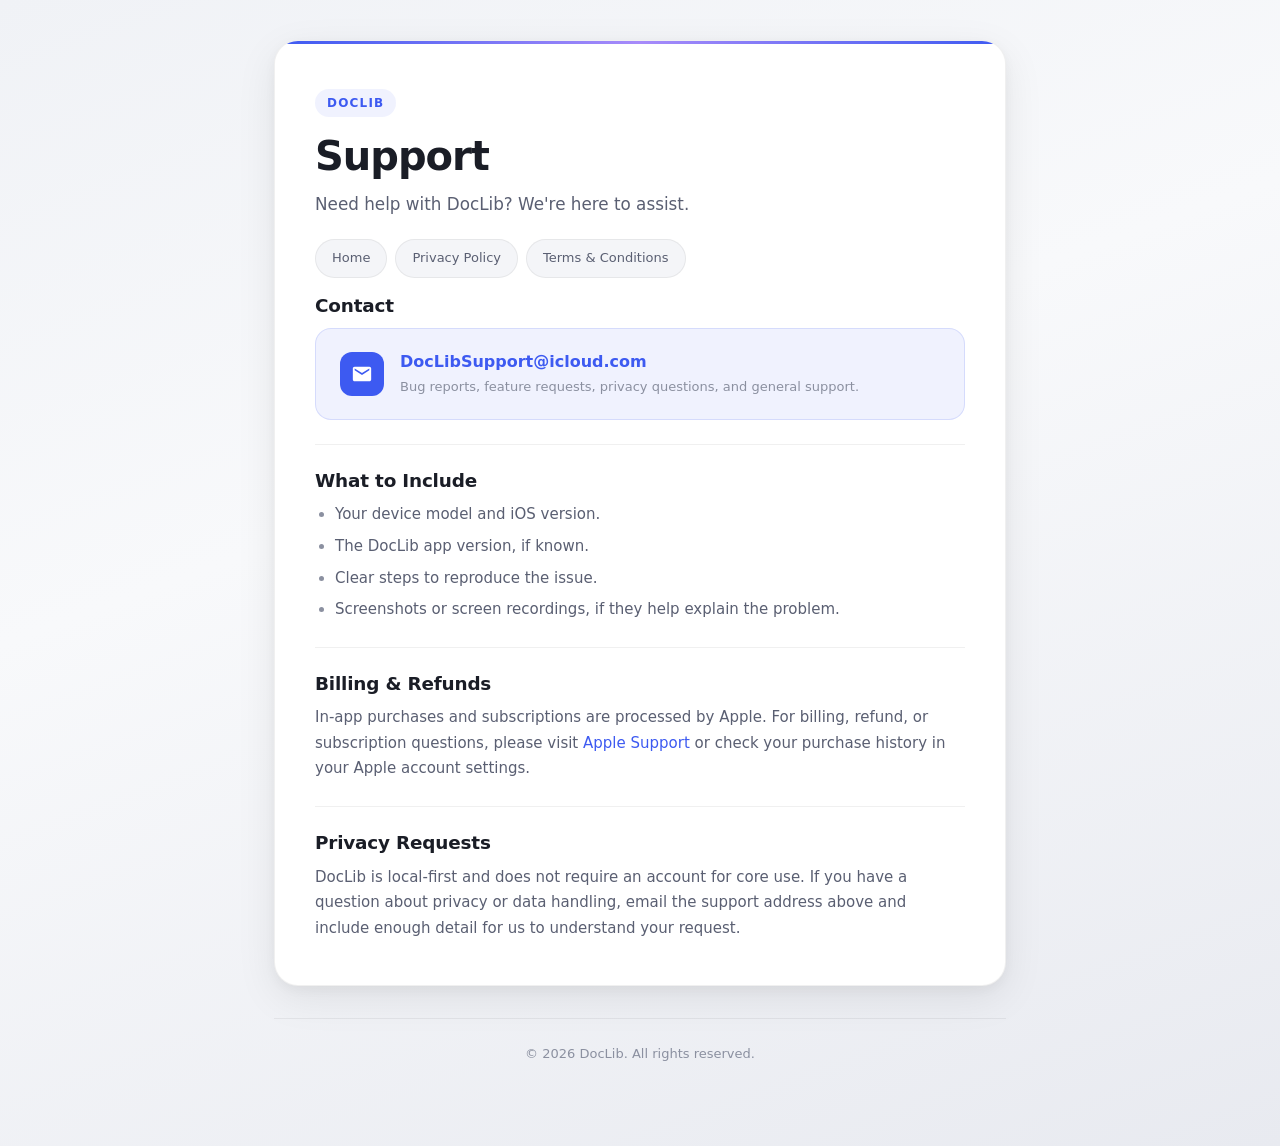
==== support.html @ 24f7d9ce "Initialize root legal site" ====
<!DOCTYPE html>
<html lang="en">

<head>
  <meta charset="utf-8">
  <meta name="viewport" content="width=device-width, initial-scale=1">
  <title>DocLib – Support</title>
  <meta name="description"
    content="Get help with DocLib. Contact support for bug reports, feature requests, and privacy questions.">
  <link rel="stylesheet" href="styles.css">
</head>

<body>
  <main class="shell">
    <article class="page">
      <p class="kicker">DocLib</p>
      <h1>Support</h1>
      <p class="lede">Need help with DocLib? We're here to assist.</p>
      <nav class="topnav" aria-label="Page">
        <a href="index.html">Home</a>
        <a href="privacy.html">Privacy Policy</a>
        <a href="terms.html">Terms &amp; Conditions</a>
      </nav>

      <section class="section">
        <h2>Contact</h2>
        <div class="contact-card">
          <div class="contact-icon">
            <svg xmlns="http://www.w3.org/2000/svg" viewBox="0 0 24 24">
              <path
                d="M20 4H4c-1.1 0-2 .9-2 2v12c0 1.1.9 2 2 2h16c1.1 0 2-.9 2-2V6c0-1.1-.9-2-2-2zm0 4-8 5-8-5V6l8 5 8-5v2z" />
            </svg>
          </div>
          <div class="contact-details">
            <a href="mailto:DocLibSupport@icloud.com">DocLibSupport@icloud.com</a>
            <p class="muted">Bug reports, feature requests, privacy questions, and general support.</p>
          </div>
        </div>
      </section>

      <section class="section">
        <h2>What to Include</h2>
        <ul>
          <li>Your device model and iOS version.</li>
          <li>The DocLib app version, if known.</li>
          <li>Clear steps to reproduce the issue.</li>
          <li>Screenshots or screen recordings, if they help explain the problem.</li>
        </ul>
      </section>

      <section class="section">
        <h2>Billing &amp; Refunds</h2>
        <p>In-app purchases and subscriptions are processed by Apple. For billing, refund, or subscription questions,
          please visit <a href="https://support.apple.com/billing" rel="noopener">Apple Support</a> or check your
          purchase history in your Apple account settings.</p>
      </section>

      <section class="section">
        <h2>Privacy Requests</h2>
        <p>DocLib is local-first and does not require an account for core use. If you have a question about privacy or
          data handling, email the support address above and include enough detail for us to understand your request.
        </p>
      </section>
    </article>

    <p class="footer">© 2026 DocLib. All rights reserved.</p>
  </main>
</body>

</html>
---- styles.css ----
/* ============================================================
   DocLib Legal Site – Design System
   ============================================================ */

/* ---- Tokens ---- */
:root {
  --bg: #f8f9fb;
  --bg-gradient-start: #f0f2f6;
  --bg-gradient-end: #e8eaf0;
  --surface: #ffffff;
  --surface-hover: #f4f5f8;
  --ink: #1a1d26;
  --ink-secondary: #5a5f72;
  --ink-tertiary: #8b90a0;
  --border: rgba(0, 0, 0, 0.06);
  --border-strong: rgba(0, 0, 0, 0.1);
  --accent: #3d5af1;
  --accent-hover: #2c49d8;
  --accent-soft: rgba(61, 90, 241, 0.08);
  --accent-glow: rgba(61, 90, 241, 0.15);
  --max-width: 780px;
  --radius-sm: 10px;
  --radius: 16px;
  --radius-lg: 24px;
  --shadow-sm: 0 1px 3px rgba(0, 0, 0, 0.04), 0 1px 2px rgba(0, 0, 0, 0.03);
  --shadow: 0 4px 20px rgba(0, 0, 0, 0.06), 0 1px 3px rgba(0, 0, 0, 0.04);
  --shadow-lg: 0 12px 40px rgba(0, 0, 0, 0.08), 0 4px 12px rgba(0, 0, 0, 0.04);
  --transition: 0.2s cubic-bezier(0.4, 0, 0.2, 1);
  color-scheme: light dark;
}

/* ---- Dark Mode ---- */
@media (prefers-color-scheme: dark) {
  :root {
    --bg: #0f1117;
    --bg-gradient-start: #13151d;
    --bg-gradient-end: #0d0f15;
    --surface: #1a1d28;
    --surface-hover: #222634;
    --ink: #e8eaf0;
    --ink-secondary: #9da1b2;
    --ink-tertiary: #6b7085;
    --border: rgba(255, 255, 255, 0.06);
    --border-strong: rgba(255, 255, 255, 0.1);
    --accent: #6b8aff;
    --accent-hover: #8ba4ff;
    --accent-soft: rgba(107, 138, 255, 0.1);
    --accent-glow: rgba(107, 138, 255, 0.12);
    --shadow-sm: 0 1px 3px rgba(0, 0, 0, 0.2);
    --shadow: 0 4px 20px rgba(0, 0, 0, 0.3), 0 1px 3px rgba(0, 0, 0, 0.2);
    --shadow-lg: 0 12px 40px rgba(0, 0, 0, 0.35), 0 4px 12px rgba(0, 0, 0, 0.25);
  }
}

/* ---- Reset / Base ---- */
*,
*::before,
*::after {
  box-sizing: border-box;
  margin: 0;
  padding: 0;
}

html {
  font-family: "Avenir Next", Avenir, "Segoe UI", system-ui, sans-serif;
  font-size: 16px;
  line-height: 1.6;
  color: var(--ink);
  background: linear-gradient(160deg, var(--bg-gradient-start) 0%, var(--bg) 40%, var(--bg-gradient-end) 100%);
  min-height: 100vh;
  -webkit-font-smoothing: antialiased;
  -moz-osx-font-smoothing: grayscale;
}

body {
  margin: 0;
}

/* ---- Links ---- */
a {
  color: var(--accent);
  text-decoration: none;
  transition: color var(--transition);
}

a:hover {
  color: var(--accent-hover);
}

/* ---- Layout Shell ---- */
.shell {
  max-width: var(--max-width);
  margin: 0 auto;
  padding: 40px 24px 80px;
}

/* ---- Hero (Index page) ---- */
.hero {
  background: var(--surface);
  border: 1px solid var(--border);
  border-radius: var(--radius-lg);
  padding: 48px 40px 40px;
  box-shadow: var(--shadow-lg);
  position: relative;
  overflow: hidden;
}

.hero::before {
  content: '';
  position: absolute;
  top: 0;
  left: 0;
  right: 0;
  height: 3px;
  background: linear-gradient(90deg, var(--accent), #a78bfa, var(--accent));
  border-radius: var(--radius-lg) var(--radius-lg) 0 0;
}

/* ---- Page (Privacy / Terms / Support) ---- */
.page {
  background: var(--surface);
  border: 1px solid var(--border);
  border-radius: var(--radius-lg);
  padding: 48px 40px 44px;
  box-shadow: var(--shadow-lg);
  position: relative;
  overflow: hidden;
}

.page::before {
  content: '';
  position: absolute;
  top: 0;
  left: 0;
  right: 0;
  height: 3px;
  background: linear-gradient(90deg, var(--accent), #a78bfa, var(--accent));
  border-radius: var(--radius-lg) var(--radius-lg) 0 0;
}

/* ---- Kicker (Brand tag above title) ---- */
.kicker {
  display: inline-block;
  font-size: 0.75rem;
  font-weight: 600;
  letter-spacing: 0.1em;
  text-transform: uppercase;
  color: var(--accent);
  background: var(--accent-soft);
  padding: 4px 12px;
  border-radius: 999px;
  margin-bottom: 16px;
}

/* ---- Typography ---- */
h1 {
  font-size: clamp(1.75rem, 4vw, 2.5rem);
  font-weight: 700;
  letter-spacing: -0.025em;
  line-height: 1.15;
  margin-bottom: 12px;
  color: var(--ink);
}

h2 {
  font-size: 1.15rem;
  font-weight: 600;
  letter-spacing: -0.01em;
  line-height: 1.3;
  margin-bottom: 10px;
  color: var(--ink);
}

p,
li {
  color: var(--ink-secondary);
  line-height: 1.7;
  font-size: 0.938rem;
}

.lede {
  font-size: 1.05rem;
  color: var(--ink-secondary);
  line-height: 1.65;
  max-width: 560px;
}

.meta {
  font-size: 0.813rem;
  font-weight: 500;
  color: var(--ink-tertiary);
  margin-bottom: 4px;
}

.muted {
  color: var(--ink-tertiary);
  font-size: 0.875rem;
}

/* ---- Navigation Pills ---- */
.topnav {
  display: flex;
  flex-wrap: wrap;
  gap: 8px;
  margin-top: 20px;
}

.topnav a {
  display: inline-flex;
  align-items: center;
  padding: 8px 16px;
  font-size: 0.813rem;
  font-weight: 500;
  color: var(--ink-secondary);
  background: var(--surface-hover);
  border: 1px solid var(--border);
  border-radius: 999px;
  text-decoration: none;
  transition: all var(--transition);
}

.topnav a:hover {
  color: var(--accent);
  background: var(--accent-soft);
  border-color: var(--accent-glow);
  transform: translateY(-1px);
  box-shadow: var(--shadow-sm);
}

/* ---- Card Grid (Index page) ---- */
.grid {
  display: grid;
  grid-template-columns: repeat(auto-fit, minmax(220px, 1fr));
  gap: 16px;
  margin-top: 24px;
}

.card {
  background: var(--surface);
  border: 1px solid var(--border);
  border-radius: var(--radius);
  padding: 24px;
  box-shadow: var(--shadow);
  transition: all var(--transition);
  position: relative;
}

.card:hover {
  transform: translateY(-3px);
  box-shadow: var(--shadow-lg);
  border-color: var(--border-strong);
}

.card h2 {
  font-size: 1.05rem;
  margin-bottom: 8px;
}

.card p {
  font-size: 0.875rem;
  margin-bottom: 16px;
}

.card a.button,
.button-link {
  display: inline-flex;
  align-items: center;
  gap: 6px;
  padding: 8px 18px;
  font-size: 0.813rem;
  font-weight: 500;
  color: var(--accent);
  background: var(--accent-soft);
  border: 1px solid transparent;
  border-radius: 999px;
  text-decoration: none;
  transition: all var(--transition);
}

.card a.button:hover,
.button-link:hover {
  background: var(--accent);
  color: #fff;
  transform: translateY(-1px);
  box-shadow: 0 4px 12px var(--accent-glow);
}

/* ---- Legal Sections ---- */
.section {
  padding-top: 24px;
  margin-top: 24px;
  border-top: 1px solid var(--border);
}

.section:first-of-type {
  border-top: 0;
  padding-top: 8px;
  margin-top: 8px;
}

.section ul {
  padding-left: 20px;
  margin-top: 8px;
}

.section li {
  margin-bottom: 6px;
}

.section li::marker {
  color: var(--ink-tertiary);
}

/* ---- Contact Card (Support page) ---- */
.contact-card {
  display: flex;
  align-items: center;
  gap: 16px;
  padding: 20px 24px;
  background: var(--accent-soft);
  border: 1px solid var(--accent-glow);
  border-radius: var(--radius);
  margin-top: 8px;
  transition: all var(--transition);
}

.contact-card:hover {
  box-shadow: 0 4px 16px var(--accent-glow);
}

.contact-icon {
  display: flex;
  align-items: center;
  justify-content: center;
  width: 44px;
  height: 44px;
  background: var(--accent);
  border-radius: 12px;
  flex-shrink: 0;
}

.contact-icon svg {
  width: 22px;
  height: 22px;
  fill: #fff;
}

.contact-details {
  flex: 1;
  min-width: 0;
}

.contact-details a {
  font-size: 1rem;
  font-weight: 600;
  color: var(--accent);
  word-break: break-all;
}

.contact-details .muted {
  margin-top: 2px;
  font-size: 0.813rem;
}

/* ---- Footer ---- */
.footer {
  margin-top: 32px;
  padding-top: 24px;
  text-align: center;
  color: var(--ink-tertiary);
  font-size: 0.813rem;
  border-top: 1px solid var(--border);
}

/* ---- Notice (callout) ---- */
.notice {
  padding: 16px 20px;
  background: var(--accent-soft);
  border-left: 3px solid var(--accent);
  border-radius: 0 var(--radius-sm) var(--radius-sm) 0;
}

/* ---- Mono (code/tech terms) ---- */
.mono {
  font-family: 'SF Mono', 'Fira Code', 'Cascadia Code', 'Consolas', monospace;
  font-size: 0.875em;
  background: var(--accent-soft);
  padding: 1px 6px;
  border-radius: 4px;
}

/* ---- Responsive ---- */
@media (max-width: 640px) {
  .shell {
    padding: 24px 16px 56px;
  }

  .hero,
  .page {
    padding: 32px 20px 28px;
    border-radius: var(--radius);
  }

  .card {
    padding: 20px;
  }

  h1 {
    font-size: 1.6rem;
  }

  .contact-card {
    flex-direction: column;
    align-items: flex-start;
    gap: 12px;
  }
}

/* ---- Smooth scroll ---- */
@media (prefers-reduced-motion: no-preference) {
  html {
    scroll-behavior: smooth;
  }
}
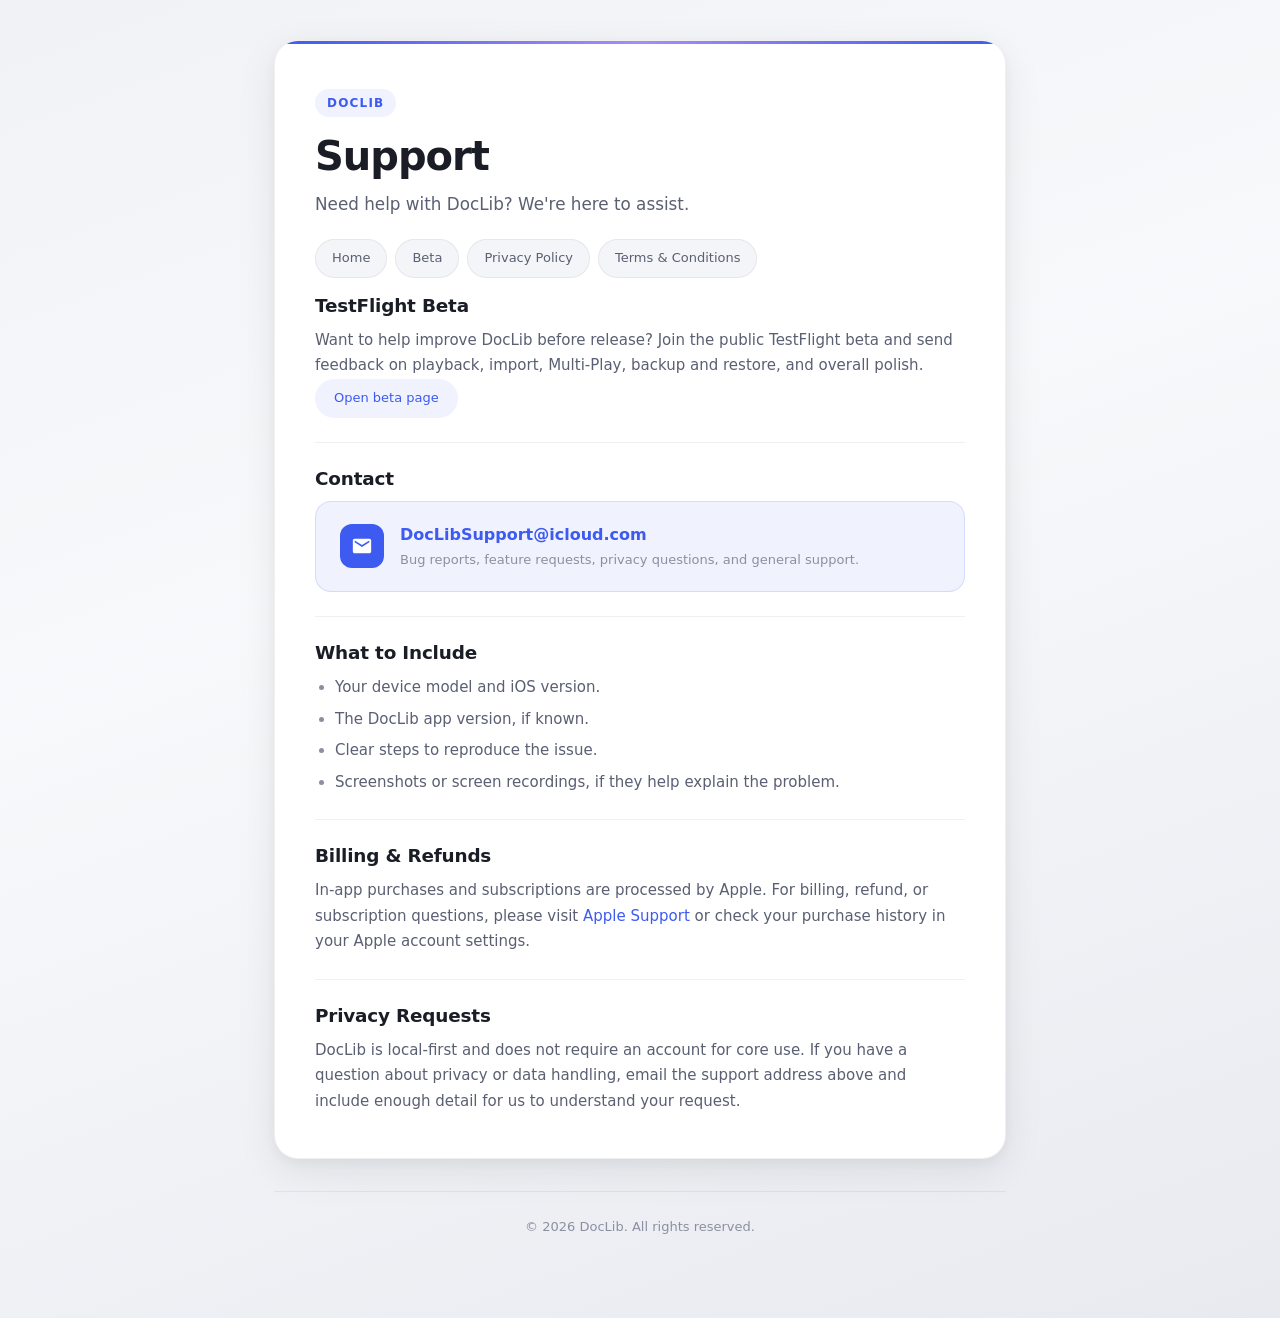
==== commit ef46a0fc: "Add public beta page" ====
--- a/support.html
+++ b/support.html
@@ -18,9 +18,17 @@
       <p class="lede">Need help with DocLib? We're here to assist.</p>
       <nav class="topnav" aria-label="Page">
         <a href="index.html">Home</a>
+        <a href="beta.html">Beta</a>
         <a href="privacy.html">Privacy Policy</a>
         <a href="terms.html">Terms &amp; Conditions</a>
       </nav>
+
+      <section class="section">
+        <h2>TestFlight Beta</h2>
+        <p>Want to help improve DocLib before release? Join the public TestFlight beta and send feedback on playback,
+          import, Multi-Play, backup and restore, and overall polish.</p>
+        <a class="button-link" href="beta.html">Open beta page</a>
+      </section>
 
       <section class="section">
         <h2>Contact</h2>
@@ -67,4 +75,4 @@
   </main>
 </body>
 
-</html>+</html>
--- a/styles.css
+++ b/styles.css
@@ -285,6 +285,17 @@
   box-shadow: 0 4px 12px var(--accent-glow);
 }
 
+.button-link-primary {
+  background: var(--accent);
+  color: #fff;
+  box-shadow: 0 4px 12px var(--accent-glow);
+}
+
+.button-link-primary:hover {
+  background: var(--accent-hover);
+  color: #fff;
+}
+
 /* ---- Legal Sections ---- */
 .section {
   padding-top: 24px;
@@ -380,6 +391,17 @@
   border-radius: 0 var(--radius-sm) var(--radius-sm) 0;
 }
 
+.beta-actions {
+  display: flex;
+  flex-wrap: wrap;
+  gap: 12px;
+  margin-top: 18px;
+}
+
+.beta-footnote {
+  margin-top: 14px;
+}
+
 /* ---- Mono (code/tech terms) ---- */
 .mono {
   font-family: 'SF Mono', 'Fira Code', 'Cascadia Code', 'Consolas', monospace;
@@ -414,6 +436,11 @@
     align-items: flex-start;
     gap: 12px;
   }
+
+  .beta-actions {
+    flex-direction: column;
+    align-items: flex-start;
+  }
 }
 
 /* ---- Smooth scroll ---- */
